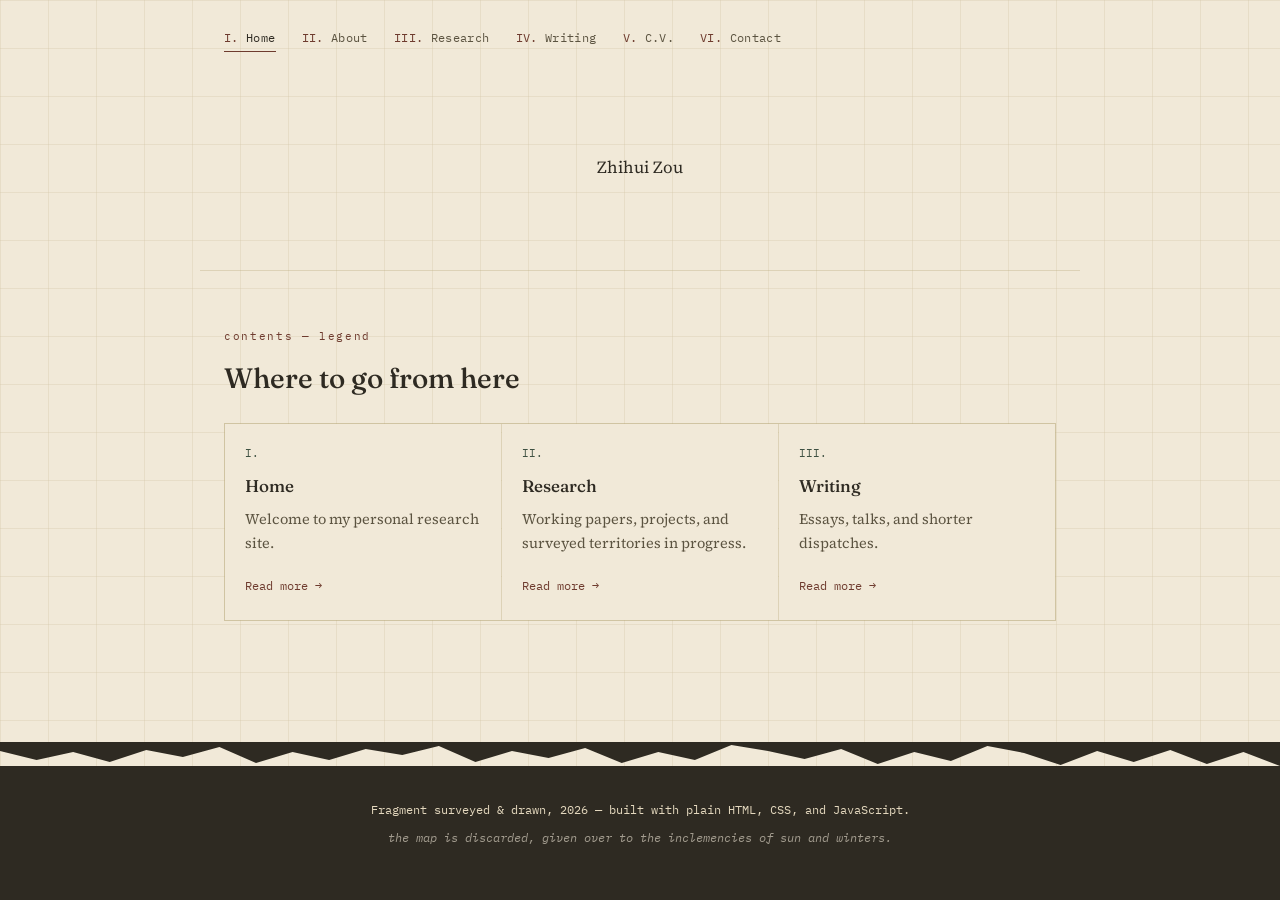
==== index.html @ a9ddd9de "initial update" ====
<!DOCTYPE html>
<html lang="en">
<head>
<meta charset="UTF-8">
<meta name="viewport" content="width=device-width, initial-scale=1.0">
<title>Home</title>
<meta name="description" content="Personal research site — history and computer science.">
<link rel="preconnect" href="https://fonts.googleapis.com">
<link rel="preconnect" href="https://fonts.gstatic.com" crossorigin>
<link href="https://fonts.googleapis.com/css2?family=Fraunces:opsz,wght@9..144,400;9..144,500;9..144,600&family=Source+Serif+4:ital,wght@0,400;0,600;1,400&family=IBM+Plex+Mono:wght@400;500&display=swap" rel="stylesheet">
<link rel="stylesheet" href="/assets/css/style.css">
</head>
<body>

<div class="grid-field" aria-hidden="true"></div>

<site-nav>
  <script src="/assets/js/navigation.js"></script>
</site-nav>

<main>

  <section class="hero">
    <p>Zhihui Zou</p>
  </section>

  <section class="block">
    <p class="eyebrow">contents — legend</p>
    <h2>Where to go from here</h2>

    <div class="territory-grid">

      <article class="territory">
        <p class="meta"><span class="code">I.</span></p>
        <h3><a href="index.html" class="plain-link">Home</a></h3>
        <p>Welcome to my personal research site.</p>
        <a href="index.html" class="territory-link">Read more →</a>
      </article>

      <article class="territory">
        <p class="meta"><span class="code">II.</span></p>
        <h3><a href="research.html" class="plain-link">Research</a></h3>
        <p>Working papers, projects, and surveyed territories in progress.</p>
        <a href="research.html" class="territory-link">Read more →</a>
      </article>

      <article class="territory">
        <p class="meta"><span class="code">III.</span></p>
        <h3><a href="writing.html" class="plain-link">Writing</a></h3>
        <p>Essays, talks, and shorter dispatches.</p>
        <a href="writing.html" class="territory-link">Read more →</a>
      </article>

    </div>
  </section>

</main>

<div class="torn-edge" aria-hidden="true">
  <svg viewBox="0 0 1400 24" preserveAspectRatio="none"><polygon points="0,0 1400,0 1400,24 1360,10 1320,22 1280,8 1240,20 1200,9 1160,23 1120,11 1080,4 1040,19 1000,10 960,22 920,7 880,17 840,9 800,3 760,18 720,10 680,21 640,6 600,16 560,9 520,20 480,4 440,13 400,7 360,18 320,10 280,21 240,5 200,15 160,8 120,20 80,10 40,18 0,9" /></svg>
</div>

<footer id="colophon" class="colophon">
  <p>Fragment surveyed &amp; drawn, 2026 — built with plain HTML, CSS, and JavaScript.</p>
  <p class="colophon-quote">the map is discarded, given over to the inclemencies of sun and winters.</p>
</footer>

<script src="/assets/js/main.js"></script>
</body>
</html>
---- assets/css/style.css ----
:root {
  --paper: #F1E9D8;
  --paper-dark: #E4D8BE;
  --ink: #2E2A22;
  --ink-soft: #5B5340;
  --accent: #6E3B2E;
  --moss: #3F5142;
  --line: #B8A87C;
  --line-faint: rgba(184, 168, 124, 0.35);

  --font-display: 'Fraunces', Georgia, serif;
  --font-body: 'Source Serif 4', Georgia, serif;
  --font-mono: 'IBM Plex Mono', Consolas, monospace;

  --max-w: 880px;
}

* { box-sizing: border-box; }

html { scroll-behavior: smooth; }

body {
  margin: 0;
  min-height: 100vh;
  display: flex;
  flex-direction: column;
  background: var(--paper);
  color: var(--ink);
  font-family: var(--font-body);
  font-size: 17px;
  line-height: 1.65;
  -webkit-font-smoothing: antialiased;
}

a { color: inherit; }

/* background coordinate grid */
.grid-field {
  position: fixed;
  inset: 0;
  z-index: 0;
  pointer-events: none;
  background-image:
    linear-gradient(var(--line-faint) 1px, transparent 1px),
    linear-gradient(90deg, var(--line-faint) 1px, transparent 1px);
  background-size: 48px 48px;
  opacity: 0.5;
  will-change: background-position;
}

/* header */
.site-header {
  position: relative;
  z-index: 2;
  display: flex;
  align-items: center;
  justify-content: space-between;
  max-width: var(--max-w);
  margin: 0 auto;
  padding: 28px 24px 20px;
}

.wordmark {
  font-family: var(--font-display);
  font-weight: 600;
  font-size: 18px;
  letter-spacing: 0.04em;
}

.legend {
  display: flex;
  gap: 26px;
  font-family: var(--font-mono);
  font-size: 12px;
  letter-spacing: 0.03em;
  color: var(--ink-soft);
}

.legend a {
  text-decoration: none;
  border-bottom: 1px solid transparent;
  padding-bottom: 3px;
  transition: border-color 0.15s ease, color 0.15s ease;
}

.legend a:hover,
.legend a:focus-visible {
  color: var(--ink);
  border-color: var(--accent);
}

.legend .num { color: var(--accent); }

.nav-toggle {
  display: none;
  flex-direction: column;
  gap: 5px;
  background: none;
  border: none;
  cursor: pointer;
  padding: 8px;
}
.nav-toggle span {
  width: 22px;
  height: 1.5px;
  background: var(--ink);
}

/* hero */
.hero {
  position: relative;
  z-index: 1;
  max-width: var(--max-w);
  margin: 0 auto;
  padding: 64px 24px 72px;
  text-align: center;
  transform-origin: center 40%;
}

.scale-label {
  font-family: var(--font-mono);
  font-size: 11px;
  letter-spacing: 0.25em;
  color: var(--ink-soft);
  cursor: pointer;
  display: inline-block;
  padding: 4px 10px;
  border: 1px solid var(--line);
  border-radius: 2px;
  margin-bottom: 22px;
  user-select: none;
}
.scale-label:hover { border-color: var(--accent); color: var(--accent); }

.hero h1 {
  font-family: var(--font-display);
  font-weight: 500;
  font-size: clamp(30px, 5vw, 46px);
  line-height: 1.25;
  margin: 0 0 20px;
}

.hero-note {
  font-style: italic;
  color: var(--ink-soft);
  max-width: 480px;
  margin: 0 auto 30px;
  font-size: 15.5px;
}

.hero-actions {
  display: flex;
  gap: 14px;
  justify-content: center;
}

.btn-primary, .btn-ghost {
  font-family: var(--font-mono);
  font-size: 12px;
  letter-spacing: 0.03em;
  text-decoration: none;
  padding: 10px 18px;
  border-radius: 2px;
  display: inline-block;
}

.btn-primary {
  background: var(--ink);
  color: var(--paper);
  border: 1px solid var(--ink);
}
.btn-primary:hover { background: var(--accent); border-color: var(--accent); }

.btn-ghost {
  color: var(--ink-soft);
  border: 1px solid var(--line);
}
.btn-ghost:hover { border-color: var(--accent); color: var(--accent); }

.legend a.is-current {
  color: var(--ink);
  border-color: var(--accent);
}

.plain-link { text-decoration: none; }
.plain-link:hover { color: var(--accent); }

/* interior page header */
.page-header {
  position: relative;
  z-index: 1;
  max-width: var(--max-w);
  margin: 0 auto;
  padding: 52px 24px 8px;
}
.page-header h1 {
  font-family: var(--font-display);
  font-weight: 500;
  font-size: clamp(28px, 4vw, 38px);
  margin: 0;
}

/* sections */
main {
  flex: 1 0 auto;
}
.block {
  position: relative;
  z-index: 1;
  max-width: var(--max-w);
  margin: 0 auto;
  padding: 56px 24px;
  border-top: 1px solid var(--line-faint);
}
.block-tight { padding-bottom: 80px; }

.eyebrow {
  font-family: var(--font-mono);
  font-size: 11px;
  letter-spacing: 0.15em;
  color: var(--accent);
  margin: 0 0 10px;
  text-transform: lowercase;
}

.block h2 {
  font-family: var(--font-display);
  font-weight: 500;
  font-size: 28px;
  margin: 0 0 22px;
}

.prose-col { max-width: 620px; }
.prose-col p { margin: 0 0 16px; color: var(--ink-soft); }

.inline-link { text-decoration: underline; text-decoration-color: var(--line); text-underline-offset: 3px; }
.inline-link:hover { color: var(--accent); text-decoration-color: var(--accent); }

/* research territories */
.territory-grid {
  display: grid;
  grid-template-columns: repeat(3, 1fr);
  gap: 1px;
  background: var(--line-faint);
  border: 1px solid var(--line-faint);
}

.territory {
  background: var(--paper);
  padding: 20px 20px 22px;
}

.territory .meta {
  font-family: var(--font-mono);
  font-size: 11px;
  color: var(--ink-soft);
  margin: 0 0 10px;
}
.territory .code { color: var(--moss); }
.territory .dot { margin: 0 6px; opacity: 0.6; }

.territory h3 {
  font-family: var(--font-display);
  font-weight: 500;
  font-size: 17px;
  margin: 0 0 8px;
}

.territory p { color: var(--ink-soft); font-size: 14.5px; margin: 0 0 14px; }

.territory-link {
  font-family: var(--font-mono);
  font-size: 12px;
  text-decoration: none;
  color: var(--accent);
}
.territory-link:hover { text-decoration: underline; }

/* dispatch list */
.dispatch-list { list-style: none; margin: 0; padding: 0; }
.dispatch-list li {
  display: flex;
  align-items: baseline;
  gap: 18px;
  padding: 14px 0;
  border-bottom: 1px solid var(--line-faint);
}
.d-date { font-family: var(--font-mono); font-size: 12px; color: var(--ink-soft); width: 70px; flex-shrink: 0; }
.d-title { flex: 1; text-decoration: none; font-size: 16px; }
.d-title:hover { color: var(--accent); }
.d-kind { font-family: var(--font-mono); font-size: 11px; color: var(--moss); }

/* torn edge + footer */
.torn-edge { position: relative; z-index: 1; line-height: 0; }
.torn-edge svg { width: 100%; height: 24px; fill: var(--ink); }

.colophon {
  position: relative;
  z-index: 1;
  background: var(--ink);
  color: var(--paper-dark);
  text-align: center;
  padding: 34px 24px 44px;
  font-family: var(--font-mono);
  font-size: 12px;
}
.colophon p { margin: 0 0 8px; }
.colophon-quote { font-style: italic; color: rgba(241,233,216,0.6); }

/* responsive */
@media (max-width: 720px) {
  .legend { display: none; }
  .legend.is-open {
    display: flex;
    flex-direction: column;
    gap: 14px;
    position: absolute;
    top: 100%;
    right: 24px;
    background: var(--paper);
    border: 1px solid var(--line-faint);
    padding: 18px 22px;
    z-index: 3;
  }
  .site-header { position: relative; }
  .nav-toggle { display: flex; }
  .territory-grid { grid-template-columns: 1fr; }
  .dispatch-list li { flex-wrap: wrap; }
}

@media (prefers-reduced-motion: reduce) {
  html { scroll-behavior: auto; }
  * { transition: none !important; animation: none !important; }
}
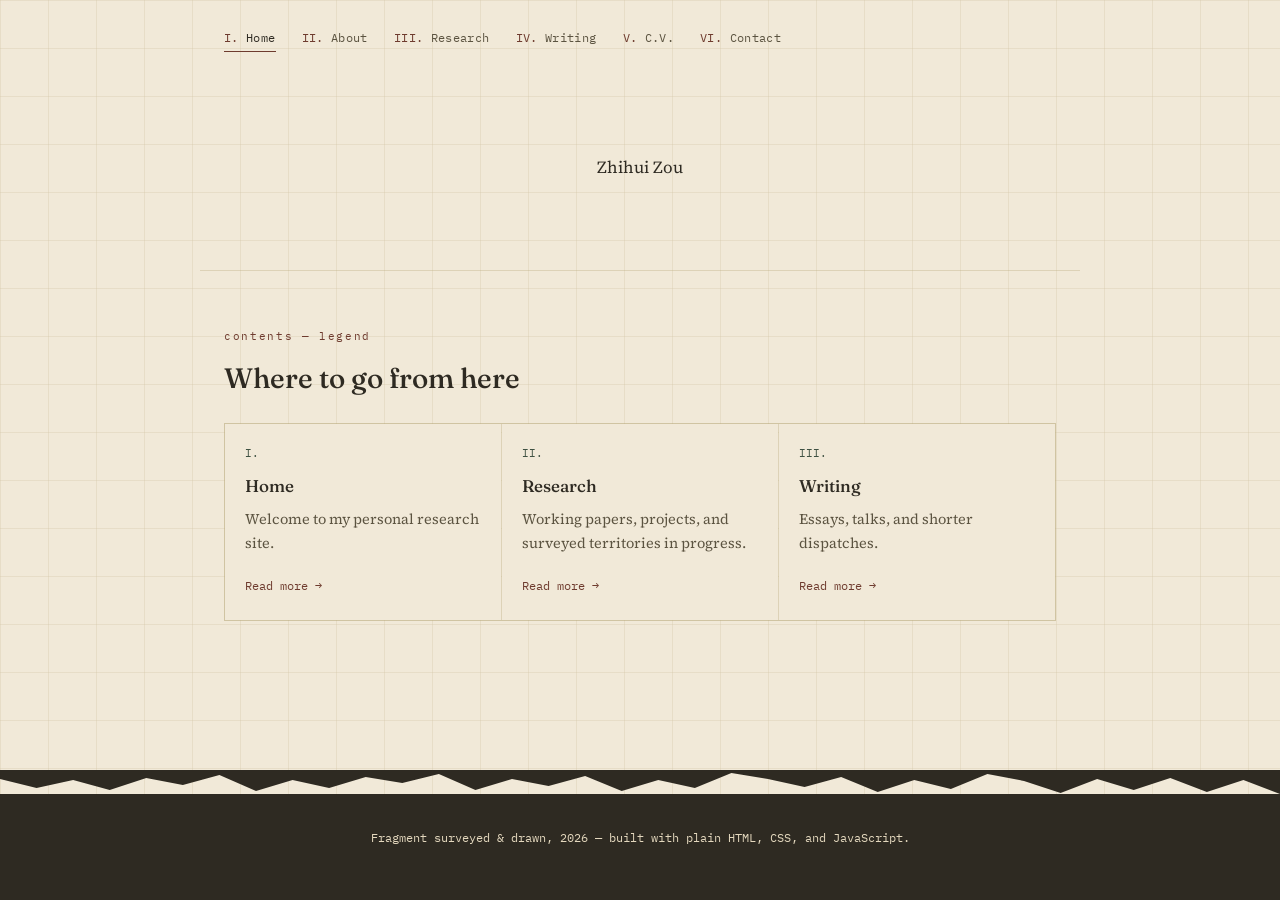
==== commit 868dc957: "updated web text" ====
--- a/index.html
+++ b/index.html
@@ -62,7 +62,6 @@
 
 <footer id="colophon" class="colophon">
   <p>Fragment surveyed &amp; drawn, 2026 — built with plain HTML, CSS, and JavaScript.</p>
-  <p class="colophon-quote">the map is discarded, given over to the inclemencies of sun and winters.</p>
 </footer>
 
 <script src="/assets/js/main.js"></script>
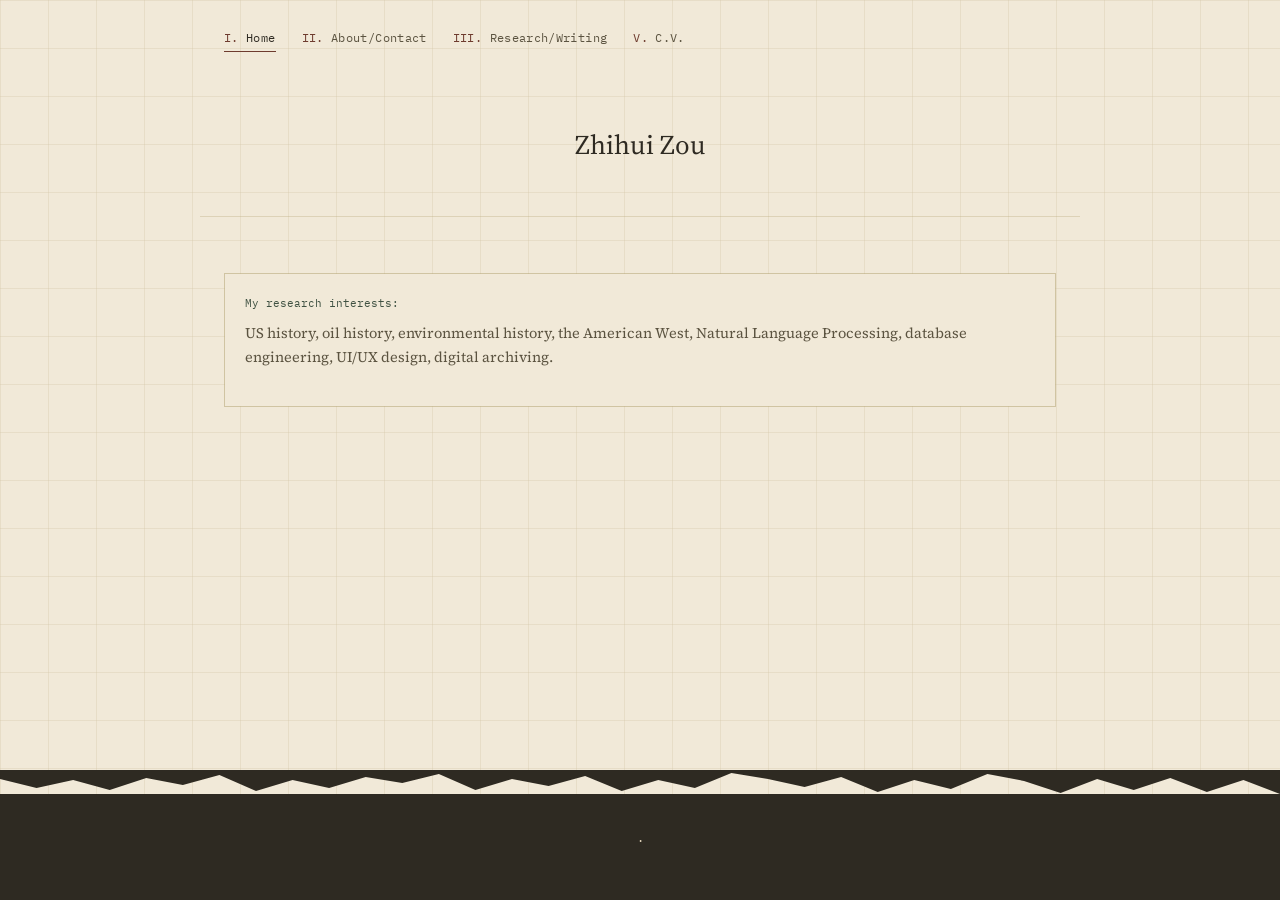
==== commit e6c48eef: "cleaned website landing page" ====
--- a/index.html
+++ b/index.html
@@ -21,22 +21,19 @@
 <main>
 
   <section class="hero">
-    <p>Zhihui Zou</p>
+    <p class="name">Zhihui Zou</p>
   </section>
 
   <section class="block">
-    <p class="eyebrow">contents — legend</p>
-    <h2>Where to go from here</h2>
 
     <div class="territory-grid">
 
       <article class="territory">
-        <p class="meta"><span class="code">I.</span></p>
-        <h3><a href="index.html" class="plain-link">Home</a></h3>
-        <p>Welcome to my personal research site.</p>
-        <a href="index.html" class="territory-link">Read more →</a>
+        <p class="meta"><span class="code">My research interests:</span></p>
+        <h3><a href="index.html" class="plain-link"></a></h3>
+        <p>US history, oil history, environmental history, the American West, Natural Language Processing, database engineering, UI/UX design, digital archiving.</p>
       </article>
-
+<!-- 
       <article class="territory">
         <p class="meta"><span class="code">II.</span></p>
         <h3><a href="research.html" class="plain-link">Research</a></h3>
@@ -49,7 +46,7 @@
         <h3><a href="writing.html" class="plain-link">Writing</a></h3>
         <p>Essays, talks, and shorter dispatches.</p>
         <a href="writing.html" class="territory-link">Read more →</a>
-      </article>
+      </article> -->
 
     </div>
   </section>
@@ -61,7 +58,7 @@
 </div>
 
 <footer id="colophon" class="colophon">
-  <p>Fragment surveyed &amp; drawn, 2026 — built with plain HTML, CSS, and JavaScript.</p>
+  <p>.</p>
 </footer>
 
 <script src="/assets/js/main.js"></script>
--- a/assets/css/style.css
+++ b/assets/css/style.css
@@ -33,6 +33,10 @@
 }
 
 a { color: inherit; }
+
+.name{
+  font-size: 27px;
+}
 
 /* background coordinate grid */
 .grid-field {
@@ -112,7 +116,7 @@
   z-index: 1;
   max-width: var(--max-w);
   margin: 0 auto;
-  padding: 64px 24px 72px;
+  padding: 24px 14px 22px;
   text-align: center;
   transform-origin: center 40%;
 }
@@ -239,7 +243,8 @@
 /* research territories */
 .territory-grid {
   display: grid;
-  grid-template-columns: repeat(3, 1fr);
+  /* uncomment the one below if I want to set multple boxes in the grid */
+  /* grid-template-columns: repeat(3, 1fr); */ 
   gap: 1px;
   background: var(--line-faint);
   border: 1px solid var(--line-faint);
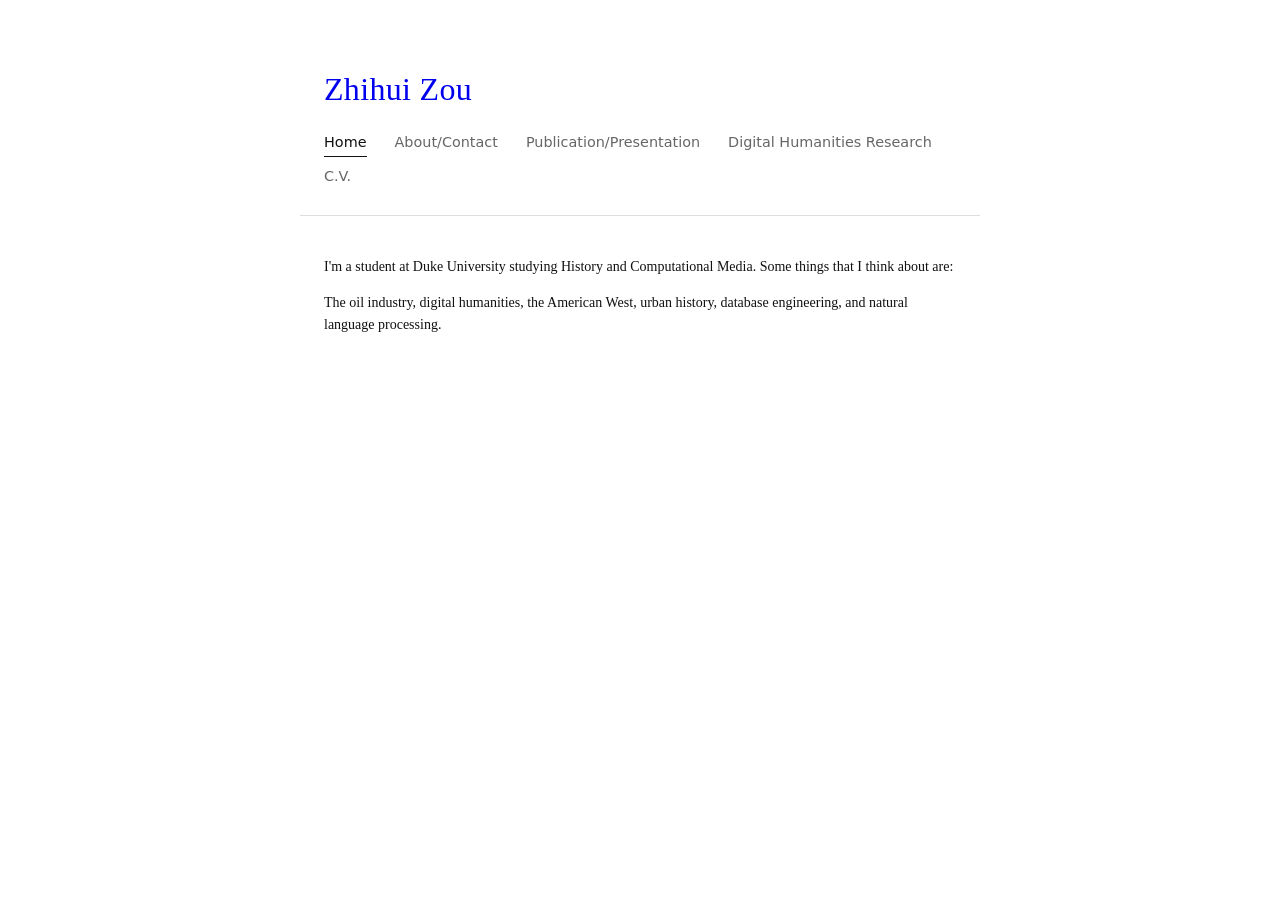
==== commit 89db3a72: "udpated website style to what I like better" ====
--- a/index.html
+++ b/index.html
@@ -4,63 +4,20 @@
 <meta charset="UTF-8">
 <meta name="viewport" content="width=device-width, initial-scale=1.0">
 <title>Home</title>
-<meta name="description" content="Personal research site — history and computer science.">
-<link rel="preconnect" href="https://fonts.googleapis.com">
-<link rel="preconnect" href="https://fonts.gstatic.com" crossorigin>
-<link href="https://fonts.googleapis.com/css2?family=Fraunces:opsz,wght@9..144,400;9..144,500;9..144,600&family=Source+Serif+4:ital,wght@0,400;0,600;1,400&family=IBM+Plex+Mono:wght@400;500&display=swap" rel="stylesheet">
 <link rel="stylesheet" href="/assets/css/style.css">
 </head>
 <body>
 
-<div class="grid-field" aria-hidden="true"></div>
 
 <site-nav>
   <script src="/assets/js/navigation.js"></script>
 </site-nav>
 
 <main>
-
-  <section class="hero">
-    <p class="name">Zhihui Zou</p>
-  </section>
-
-  <section class="block">
-
-    <div class="territory-grid">
-
-      <article class="territory">
-        <p class="meta"><span class="code">My research interests:</span></p>
-        <h3><a href="index.html" class="plain-link"></a></h3>
-        <p>US history, oil history, environmental history, the American West, Natural Language Processing, database engineering, UI/UX design, digital archiving.</p>
-      </article>
-<!-- 
-      <article class="territory">
-        <p class="meta"><span class="code">II.</span></p>
-        <h3><a href="research.html" class="plain-link">Research</a></h3>
-        <p>Working papers, projects, and surveyed territories in progress.</p>
-        <a href="research.html" class="territory-link">Read more →</a>
-      </article>
-
-      <article class="territory">
-        <p class="meta"><span class="code">III.</span></p>
-        <h3><a href="writing.html" class="plain-link">Writing</a></h3>
-        <p>Essays, talks, and shorter dispatches.</p>
-        <a href="writing.html" class="territory-link">Read more →</a>
-      </article> -->
-
-    </div>
-  </section>
-
+  <p>I'm a student at Duke University studying History and Computational Media. Some things that I think about are:</p>
+  <p>The oil industry, digital humanities, the American West, urban history, database engineering, and natural language processing.</p>
+  
 </main>
 
-<div class="torn-edge" aria-hidden="true">
-  <svg viewBox="0 0 1400 24" preserveAspectRatio="none"><polygon points="0,0 1400,0 1400,24 1360,10 1320,22 1280,8 1240,20 1200,9 1160,23 1120,11 1080,4 1040,19 1000,10 960,22 920,7 880,17 840,9 800,3 760,18 720,10 680,21 640,6 600,16 560,9 520,20 480,4 440,13 400,7 360,18 320,10 280,21 240,5 200,15 160,8 120,20 80,10 40,18 0,9" /></svg>
-</div>
-
-<footer id="colophon" class="colophon">
-  <p>.</p>
-</footer>
-
-<script src="/assets/js/main.js"></script>
 </body>
 </html>
--- a/assets/css/style.css
+++ b/assets/css/style.css
@@ -1,339 +1,118 @@
+
 :root {
-  --paper: #F1E9D8;
-  --paper-dark: #E4D8BE;
-  --ink: #2E2A22;
-  --ink-soft: #5B5340;
-  --accent: #6E3B2E;
-  --moss: #3F5142;
-  --line: #B8A87C;
-  --line-faint: rgba(184, 168, 124, 0.35);
+  --bg: #ffffff;
+  --text: #111111;
+  --text-soft: #666666;
+  --line: #dddddd;
 
-  --font-display: 'Fraunces', Georgia, serif;
-  --font-body: 'Source Serif 4', Georgia, serif;
-  --font-mono: 'IBM Plex Mono', Consolas, monospace;
+  --font-body: Georgia, "Times New Roman", serif;
+  --font-ui: system-ui, -apple-system, "Segoe UI", sans-serif;
 
-  --max-w: 880px;
+  --width: 680px;
+
+  /* aliases used by styleForSideNavigationBar.css */
+  --paper: var(--bg);
+  --ink: var(--text);
+  --ink-soft: var(--text-soft);
+  --accent: var(--text);
+  --line-faint: #eeeeee;
+  --moss: var(--text-soft);
+  --font-display: var(--font-body);
+  --font-mono: ui-monospace, Menlo, Consolas, monospace;
 }
 
-* { box-sizing: border-box; }
-
-html { scroll-behavior: smooth; }
+*,
+*::before,
+*::after {
+  box-sizing: border-box;
+}
 
 body {
   margin: 0;
-  min-height: 100vh;
-  display: flex;
-  flex-direction: column;
-  background: var(--paper);
-  color: var(--ink);
+  padding: 0;
+  background: var(--bg);
+  color: var(--text);
   font-family: var(--font-body);
-  font-size: 17px;
-  line-height: 1.65;
-  -webkit-font-smoothing: antialiased;
+  font-size: 18px;
+  line-height: 1.6;
 }
 
-a { color: inherit; }
 
-.name{
-  font-size: 27px;
+/* ---------- header: name on top, menu below ---------- */
+
+.site-header {
+  max-width: var(--width);
+  margin: 0 auto;
+  padding: 64px 24px 24px;
+  border-bottom: 1px solid var(--line);
 }
 
-/* background coordinate grid */
-.grid-field {
-  position: fixed;
-  inset: 0;
-  z-index: 0;
-  pointer-events: none;
-  background-image:
-    linear-gradient(var(--line-faint) 1px, transparent 1px),
-    linear-gradient(90deg, var(--line-faint) 1px, transparent 1px);
-  background-size: 48px 48px;
-  opacity: 0.5;
-  will-change: background-position;
+.site-name {
+  display: inline-block;
+  margin: 0 0 16px;
+  font-size: 2rem;
+  font-weight: normal;
+  letter-spacing: 0.01em;
+  text-decoration: none;
 }
 
-/* header */
-.site-header {
-  position: relative;
-  z-index: 2;
+.site-menu {
   display: flex;
-  align-items: center;
-  justify-content: space-between;
-  max-width: var(--max-w);
-  margin: 0 auto;
-  padding: 28px 24px 20px;
+  flex-wrap: wrap;
+  gap: 8px 28px;
+  font-family: var(--font-ui);
+  font-size: 0.9rem;
 }
 
-.wordmark {
-  font-family: var(--font-display);
-  font-weight: 600;
-  font-size: 18px;
-  letter-spacing: 0.04em;
+.site-menu a {
+  color: var(--text-soft);
+  text-decoration: none;
+  padding-bottom: 2px;
+  border-bottom: 1px solid transparent;
 }
 
-.legend {
-  display: flex;
-  gap: 26px;
-  font-family: var(--font-mono);
-  font-size: 12px;
-  letter-spacing: 0.03em;
-  color: var(--ink-soft);
+.site-menu a:hover,
+.site-menu a:focus-visible {
+  color: var(--text);
 }
 
-.legend a {
-  text-decoration: none;
-  border-bottom: 1px solid transparent;
-  padding-bottom: 3px;
-  transition: border-color 0.15s ease, color 0.15s ease;
+.site-menu a.is-current {
+  color: var(--text);
+  border-bottom-color: var(--text);
 }
 
-.legend a:hover,
-.legend a:focus-visible {
-  color: var(--ink);
-  border-color: var(--accent);
+/* ---------- page content ---------- */
+
+main {
+  max-width: var(--width);
+  margin: 0 auto;
+  padding: 40px 24px 80px;
 }
 
-.legend .num { color: var(--accent); }
-
-.nav-toggle {
-  display: none;
-  flex-direction: column;
-  gap: 5px;
-  background: none;
-  border: none;
-  cursor: pointer;
-  padding: 8px;
-}
-.nav-toggle span {
-  width: 22px;
-  height: 1.5px;
-  background: var(--ink);
+h1,
+h2,
+h3 {
+  font-weight: normal;
+  line-height: 1.3;
 }
 
-/* hero */
-.hero {
-  position: relative;
-  z-index: 1;
-  max-width: var(--max-w);
-  margin: 0 auto;
-  padding: 24px 14px 22px;
-  text-align: center;
-  transform-origin: center 40%;
+h1 { font-size: 1.6rem; margin: 0 0 24px; }
+h2 { font-size: 1.25rem; margin: 40px 0 12px; }
+h3 { font-size: 1.05rem; margin: 32px 0 8px; }
+
+p {
+  margin: 0 0 13px;
+  font-size: 14px;
 }
 
-.scale-label {
-  font-family: var(--font-mono);
-  font-size: 11px;
-  letter-spacing: 0.25em;
-  color: var(--ink-soft);
-  cursor: pointer;
-  display: inline-block;
-  padding: 4px 10px;
-  border: 1px solid var(--line);
-  border-radius: 2px;
-  margin-bottom: 22px;
-  user-select: none;
-}
-.scale-label:hover { border-color: var(--accent); color: var(--accent); }
-
-.hero h1 {
-  font-family: var(--font-display);
-  font-weight: 500;
-  font-size: clamp(30px, 5vw, 46px);
-  line-height: 1.25;
-  margin: 0 0 20px;
+hr {
+  width: 100px;
 }
 
-.hero-note {
-  font-style: italic;
-  color: var(--ink-soft);
-  max-width: 480px;
-  margin: 0 auto 30px;
-  font-size: 15.5px;
-}
+/* ---------- small screens ---------- */
 
-.hero-actions {
-  display: flex;
-  gap: 14px;
-  justify-content: center;
-}
-
-.btn-primary, .btn-ghost {
-  font-family: var(--font-mono);
-  font-size: 12px;
-  letter-spacing: 0.03em;
-  text-decoration: none;
-  padding: 10px 18px;
-  border-radius: 2px;
-  display: inline-block;
-}
-
-.btn-primary {
-  background: var(--ink);
-  color: var(--paper);
-  border: 1px solid var(--ink);
-}
-.btn-primary:hover { background: var(--accent); border-color: var(--accent); }
-
-.btn-ghost {
-  color: var(--ink-soft);
-  border: 1px solid var(--line);
-}
-.btn-ghost:hover { border-color: var(--accent); color: var(--accent); }
-
-.legend a.is-current {
-  color: var(--ink);
-  border-color: var(--accent);
-}
-
-.plain-link { text-decoration: none; }
-.plain-link:hover { color: var(--accent); }
-
-/* interior page header */
-.page-header {
-  position: relative;
-  z-index: 1;
-  max-width: var(--max-w);
-  margin: 0 auto;
-  padding: 52px 24px 8px;
-}
-.page-header h1 {
-  font-family: var(--font-display);
-  font-weight: 500;
-  font-size: clamp(28px, 4vw, 38px);
-  margin: 0;
-}
-
-/* sections */
-main {
-  flex: 1 0 auto;
-}
-.block {
-  position: relative;
-  z-index: 1;
-  max-width: var(--max-w);
-  margin: 0 auto;
-  padding: 56px 24px;
-  border-top: 1px solid var(--line-faint);
-}
-.block-tight { padding-bottom: 80px; }
-
-.eyebrow {
-  font-family: var(--font-mono);
-  font-size: 11px;
-  letter-spacing: 0.15em;
-  color: var(--accent);
-  margin: 0 0 10px;
-  text-transform: lowercase;
-}
-
-.block h2 {
-  font-family: var(--font-display);
-  font-weight: 500;
-  font-size: 28px;
-  margin: 0 0 22px;
-}
-
-.prose-col { max-width: 620px; }
-.prose-col p { margin: 0 0 16px; color: var(--ink-soft); }
-
-.inline-link { text-decoration: underline; text-decoration-color: var(--line); text-underline-offset: 3px; }
-.inline-link:hover { color: var(--accent); text-decoration-color: var(--accent); }
-
-/* research territories */
-.territory-grid {
-  display: grid;
-  /* uncomment the one below if I want to set multple boxes in the grid */
-  /* grid-template-columns: repeat(3, 1fr); */ 
-  gap: 1px;
-  background: var(--line-faint);
-  border: 1px solid var(--line-faint);
-}
-
-.territory {
-  background: var(--paper);
-  padding: 20px 20px 22px;
-}
-
-.territory .meta {
-  font-family: var(--font-mono);
-  font-size: 11px;
-  color: var(--ink-soft);
-  margin: 0 0 10px;
-}
-.territory .code { color: var(--moss); }
-.territory .dot { margin: 0 6px; opacity: 0.6; }
-
-.territory h3 {
-  font-family: var(--font-display);
-  font-weight: 500;
-  font-size: 17px;
-  margin: 0 0 8px;
-}
-
-.territory p { color: var(--ink-soft); font-size: 14.5px; margin: 0 0 14px; }
-
-.territory-link {
-  font-family: var(--font-mono);
-  font-size: 12px;
-  text-decoration: none;
-  color: var(--accent);
-}
-.territory-link:hover { text-decoration: underline; }
-
-/* dispatch list */
-.dispatch-list { list-style: none; margin: 0; padding: 0; }
-.dispatch-list li {
-  display: flex;
-  align-items: baseline;
-  gap: 18px;
-  padding: 14px 0;
-  border-bottom: 1px solid var(--line-faint);
-}
-.d-date { font-family: var(--font-mono); font-size: 12px; color: var(--ink-soft); width: 70px; flex-shrink: 0; }
-.d-title { flex: 1; text-decoration: none; font-size: 16px; }
-.d-title:hover { color: var(--accent); }
-.d-kind { font-family: var(--font-mono); font-size: 11px; color: var(--moss); }
-
-/* torn edge + footer */
-.torn-edge { position: relative; z-index: 1; line-height: 0; }
-.torn-edge svg { width: 100%; height: 24px; fill: var(--ink); }
-
-.colophon {
-  position: relative;
-  z-index: 1;
-  background: var(--ink);
-  color: var(--paper-dark);
-  text-align: center;
-  padding: 34px 24px 44px;
-  font-family: var(--font-mono);
-  font-size: 12px;
-}
-.colophon p { margin: 0 0 8px; }
-.colophon-quote { font-style: italic; color: rgba(241,233,216,0.6); }
-
-/* responsive */
-@media (max-width: 720px) {
-  .legend { display: none; }
-  .legend.is-open {
-    display: flex;
-    flex-direction: column;
-    gap: 14px;
-    position: absolute;
-    top: 100%;
-    right: 24px;
-    background: var(--paper);
-    border: 1px solid var(--line-faint);
-    padding: 18px 22px;
-    z-index: 3;
-  }
-  .site-header { position: relative; }
-  .nav-toggle { display: flex; }
-  .territory-grid { grid-template-columns: 1fr; }
-  .dispatch-list li { flex-wrap: wrap; }
-}
-
-@media (prefers-reduced-motion: reduce) {
-  html { scroll-behavior: auto; }
-  * { transition: none !important; animation: none !important; }
+@media (max-width: 600px) {
+  body { font-size: 17px; }
+  .site-header { padding-top: 40px; }
+  .site-name { font-size: 1.6rem; }
 }
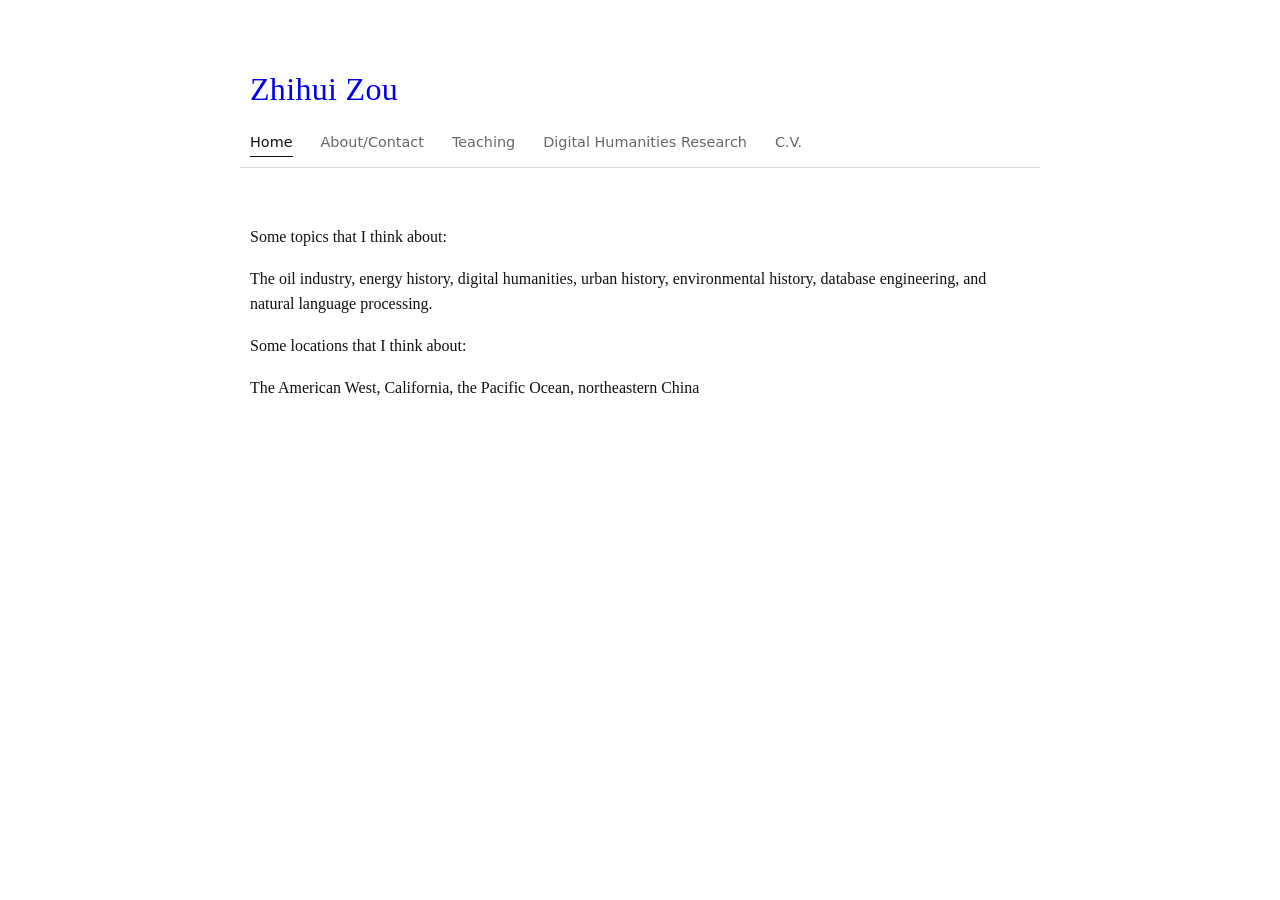
==== commit d3b0c7ee: "updated about page" ====
--- a/index.html
+++ b/index.html
@@ -14,8 +14,13 @@
 </site-nav>
 
 <main>
-  <p>I'm a student at Duke University studying History and Computational Media. Some things that I think about are:</p>
-  <p>The oil industry, digital humanities, the American West, urban history, database engineering, and natural language processing.</p>
+
+  <p></p>
+  <p>Some topics that I think about:</p>
+  <p>The oil industry, energy history, digital humanities, urban history, environmental history, database engineering, and natural language processing.</p>
+
+  <p>Some locations that I think about:</p>
+  <p>The American West, California, the Pacific Ocean, northeastern China</p>
   
 </main>
 
--- a/assets/css/style.css
+++ b/assets/css/style.css
@@ -8,17 +8,15 @@
   --font-body: Georgia, "Times New Roman", serif;
   --font-ui: system-ui, -apple-system, "Segoe UI", sans-serif;
 
-  --width: 680px;
+  --width: 800px;
 
-  /* aliases used by styleForSideNavigationBar.css */
-  --paper: var(--bg);
+  /* names used by styleForSideNavigationBar.css */
   --ink: var(--text);
   --ink-soft: var(--text-soft);
   --accent: var(--text);
   --line-faint: #eeeeee;
-  --moss: var(--text-soft);
-  --font-display: var(--font-body);
-  --font-mono: ui-monospace, Menlo, Consolas, monospace;
+  --font-mono: var(--font-ui);
+
 }
 
 *,
@@ -43,7 +41,7 @@
 .site-header {
   max-width: var(--width);
   margin: 0 auto;
-  padding: 64px 24px 24px;
+  padding: 64px 10px 10px;
   border-bottom: 1px solid var(--line);
 }
 
@@ -86,7 +84,7 @@
 main {
   max-width: var(--width);
   margin: 0 auto;
-  padding: 40px 24px 80px;
+  padding: 40px 10px 10px;
 }
 
 h1,
@@ -101,18 +99,82 @@
 h3 { font-size: 1.05rem; margin: 32px 0 8px; }
 
 p {
-  margin: 0 0 13px;
-  font-size: 14px;
+  font-size: 1rem;
+  margin-bottom:  2px;
+}
+
+.projectdate {
+  font-size: 0.8rem;
+  margin-bottom: 20px;
+}
+
+.smallnote {
+  font-size: 0.7rem;
+  margin: 0;
+}
+
+.externallink {
+  margin-top: 4px;
+  margin-bottom: 4px;
+}
+
+ol, ul {
+  margin: 0;
+}
+
+li {
+  font-size: 0.9rem;
+  margin: 0;
+}
+
+details {
+  border: 1px solid;
+  border-radius: 4px;
+  padding-left: 0.5em;
+  padding-right: 0.5em;
+  margin-top: 4px;
+  margin-bottom:4px;
+}
+
+summary {
+  font-weight: bold
 }
 
 hr {
-  width: 100px;
+  width: min(400px, 100%);
+  margin-top: 20px;
+  margin-bottom: 4px;
 }
 
 /* ---------- small screens ---------- */
 
-@media (max-width: 600px) {
+@media (max-width: 500px) {
   body { font-size: 17px; }
   .site-header { padding-top: 40px; }
   .site-name { font-size: 1.6rem; }
-}+}
+
+@media (min-width: 1001px) {
+  body:has(page-sidebar) .site-header,
+  body:has(page-sidebar) main {
+    max-width: min(var(--width), calc(100vw - 480px));
+  }
+}
+
+
+/* zoom in on images when clicked on */
+.css-zoom input { display: none; }
+.css-zoom img {
+  width: 300px;
+  cursor: zoom-in;
+  transition: transform 0.25s ease;
+  max-width: 100%;
+}
+.css-zoom input:checked + img {
+  transform: scale(1.8);
+  cursor: zoom-out;
+  position: relative;
+  z-index: 10;
+}
+
+
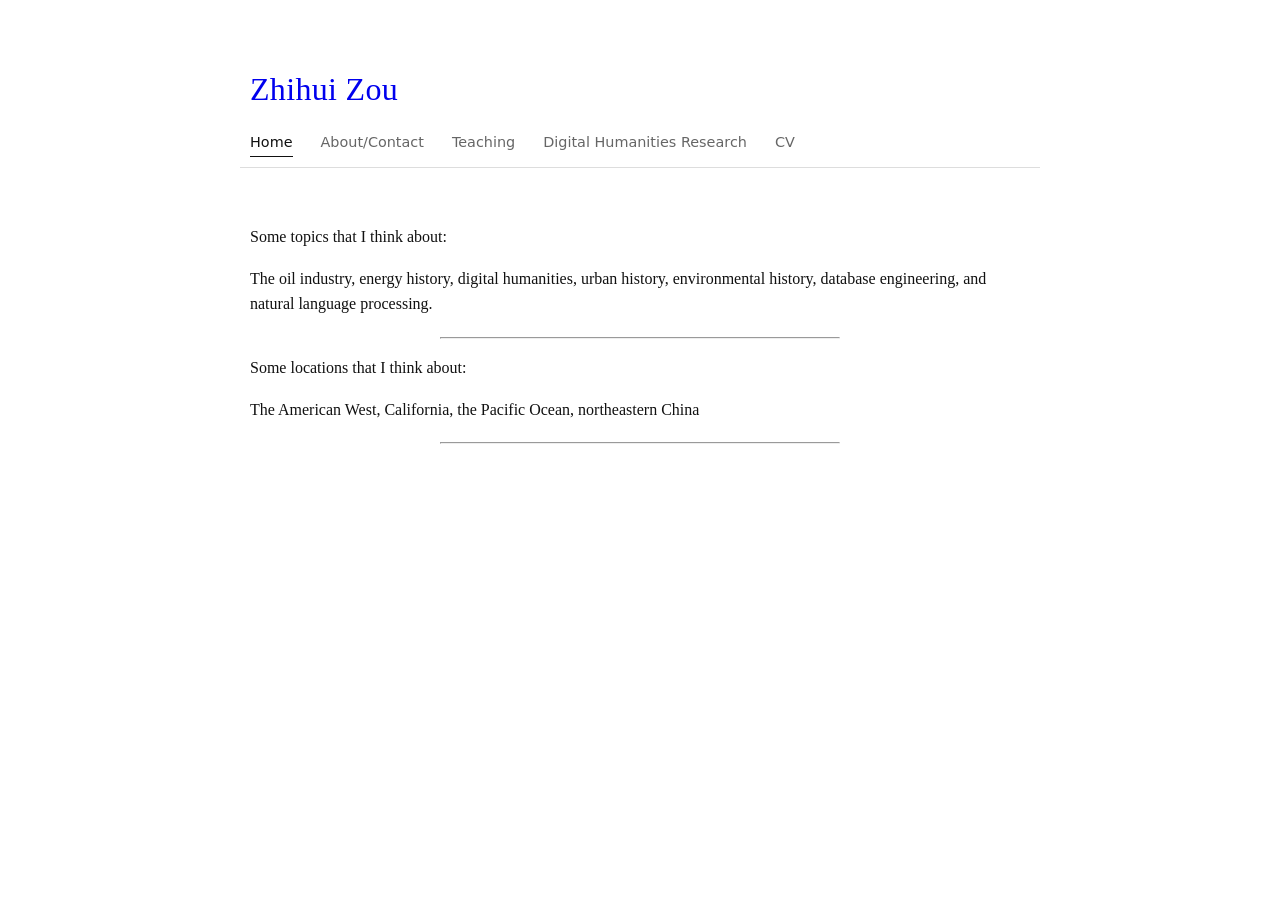
==== commit be31319b: "updated page text and cv" ====
--- a/index.html
+++ b/index.html
@@ -19,9 +19,13 @@
   <p>Some topics that I think about:</p>
   <p>The oil industry, energy history, digital humanities, urban history, environmental history, database engineering, and natural language processing.</p>
 
+  <hr>
+
   <p>Some locations that I think about:</p>
   <p>The American West, California, the Pacific Ocean, northeastern China</p>
-  
+
+  <hr>
+
 </main>
 
 </body>
--- a/assets/css/style.css
+++ b/assets/css/style.css
@@ -135,9 +135,15 @@
   margin-top: 4px;
   margin-bottom:4px;
 }
+details:hover{
+  background-color: #e8e8e8
+}
 
 summary {
   font-weight: bold
+}
+summary:hover {
+  cursor: pointer;
 }
 
 hr {
@@ -146,19 +152,8 @@
   margin-bottom: 4px;
 }
 
-/* ---------- small screens ---------- */
-
-@media (max-width: 500px) {
-  body { font-size: 17px; }
-  .site-header { padding-top: 40px; }
-  .site-name { font-size: 1.6rem; }
-}
-
-@media (min-width: 1001px) {
-  body:has(page-sidebar) .site-header,
-  body:has(page-sidebar) main {
-    max-width: min(var(--width), calc(100vw - 480px));
-  }
+button {
+  cursor: pointer;
 }
 
 
@@ -178,3 +173,17 @@
 }
 
 
+/* ---------- small screens ---------- */
+
+@media (max-width: 500px) {
+  body { font-size: 17px; }
+  .site-header { padding-top: 40px; }
+  .site-name { font-size: 1.6rem; }
+}
+
+@media (min-width: 1001px) {
+  body:has(page-sidebar) .site-header,
+  body:has(page-sidebar) main {
+    max-width: min(var(--width), calc(100vw - 480px));
+  }
+}
